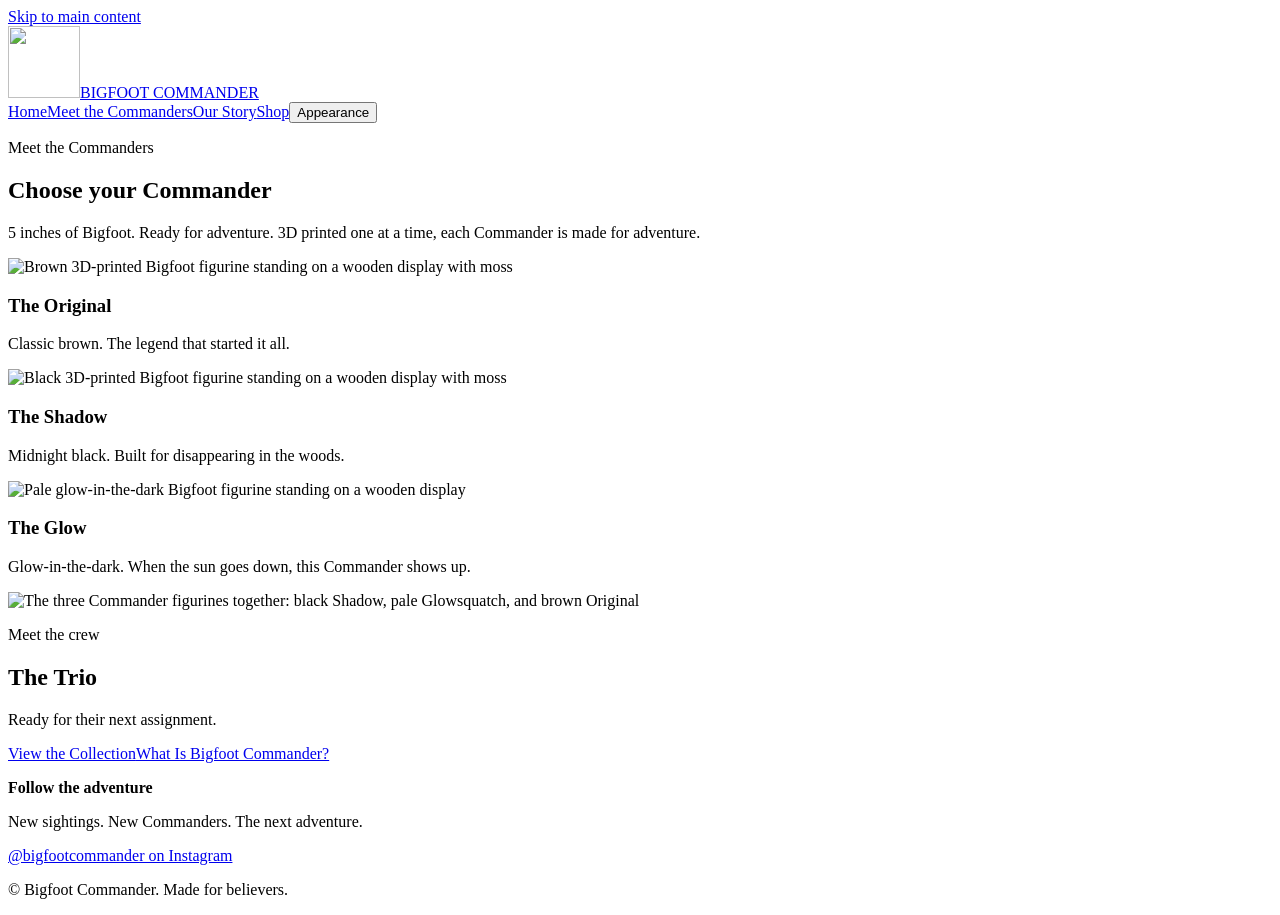
==== commanders.html @ 975d0034 "Add accessible Bigfoot Commander website: commanders.html" ====
<!doctype html><html lang="en"><head><meta charset="utf-8"><meta name="viewport" content="width=device-width,initial-scale=1"><meta name="color-scheme" content="light dark"><meta name="description" content="Bigfoot Commander: 3D printed Bigfoot collectibles, made for believers."><title>Meet the Commanders | Bigfoot Commander</title><link rel="icon" href="assets/logo.png"><link rel="stylesheet" href="styles.css"></head><body><a class="skip" href="#main">Skip to main content</a><header class="site-header"><div class="wrap header-inner"><a class="brand" href="index.html"><img src="assets/logo.png" alt="" width="72" height="72"><span>BIGFOOT COMMANDER</span></a><nav class="nav" aria-label="Main navigation"><a href="index.html">Home</a><a href="commanders.html" aria-current="page">Meet the Commanders</a><a href="story.html">Our Story</a><a href="shop.html">Shop</a><button id="theme-toggle" class="theme-btn" type="button">Appearance</button></nav></div></header><main id="main" tabindex="-1"><section class="hero wrap"><p class="eyebrow">Meet the Commanders</p><h1>Choose your Commander</h1><p class="lead">5 inches of Bigfoot. Ready for adventure. 3D printed one at a time, each Commander is made for adventure.</p></section><section class="section wrap"><div class="grid"><article class="card"><img src="assets/og.png" alt="Brown 3D-printed Bigfoot figurine standing on a wooden display with moss" loading="lazy"><div class="card-body"><h3>The Original</h3><p>Classic brown. The legend that started it all.</p></div></article><article class="card"><img src="assets/shadow.png" alt="Black 3D-printed Bigfoot figurine standing on a wooden display with moss" loading="lazy"><div class="card-body"><h3>The Shadow</h3><p>Midnight black. Built for disappearing in the woods.</p></div></article><article class="card"><img src="assets/glowsquatch.jpg" alt="Pale glow-in-the-dark Bigfoot figurine standing on a wooden display" loading="lazy"><div class="card-body"><h3>The Glow</h3><p>Glow-in-the-dark. When the sun goes down, this Commander shows up.</p></div></article></div></section><section class="section wrap feature"><img src="assets/commander-trio.jpg" alt="The three Commander figurines together: black Shadow, pale Glowsquatch, and brown Original" loading="lazy"><div><p class="eyebrow">Meet the crew</p><h2>The Trio</h2><p>Ready for their next assignment.</p><div class="actions" style="justify-content:flex-start"><a class="btn" href="shop.html">View the Collection</a><a class="btn secondary" href="story.html">What Is Bigfoot Commander?</a></div></div></section></main><footer class="site-footer"><div class="wrap"><p><strong>Follow the adventure</strong></p><p>New sightings. New Commanders. The next adventure.</p><p><a href="https://www.instagram.com/bigfootcommander/" rel="noopener noreferrer">@bigfootcommander on Instagram</a></p><p class="small">© Bigfoot Commander. Made for believers.</p></div></footer><script src="script.js" defer></script></body></html>
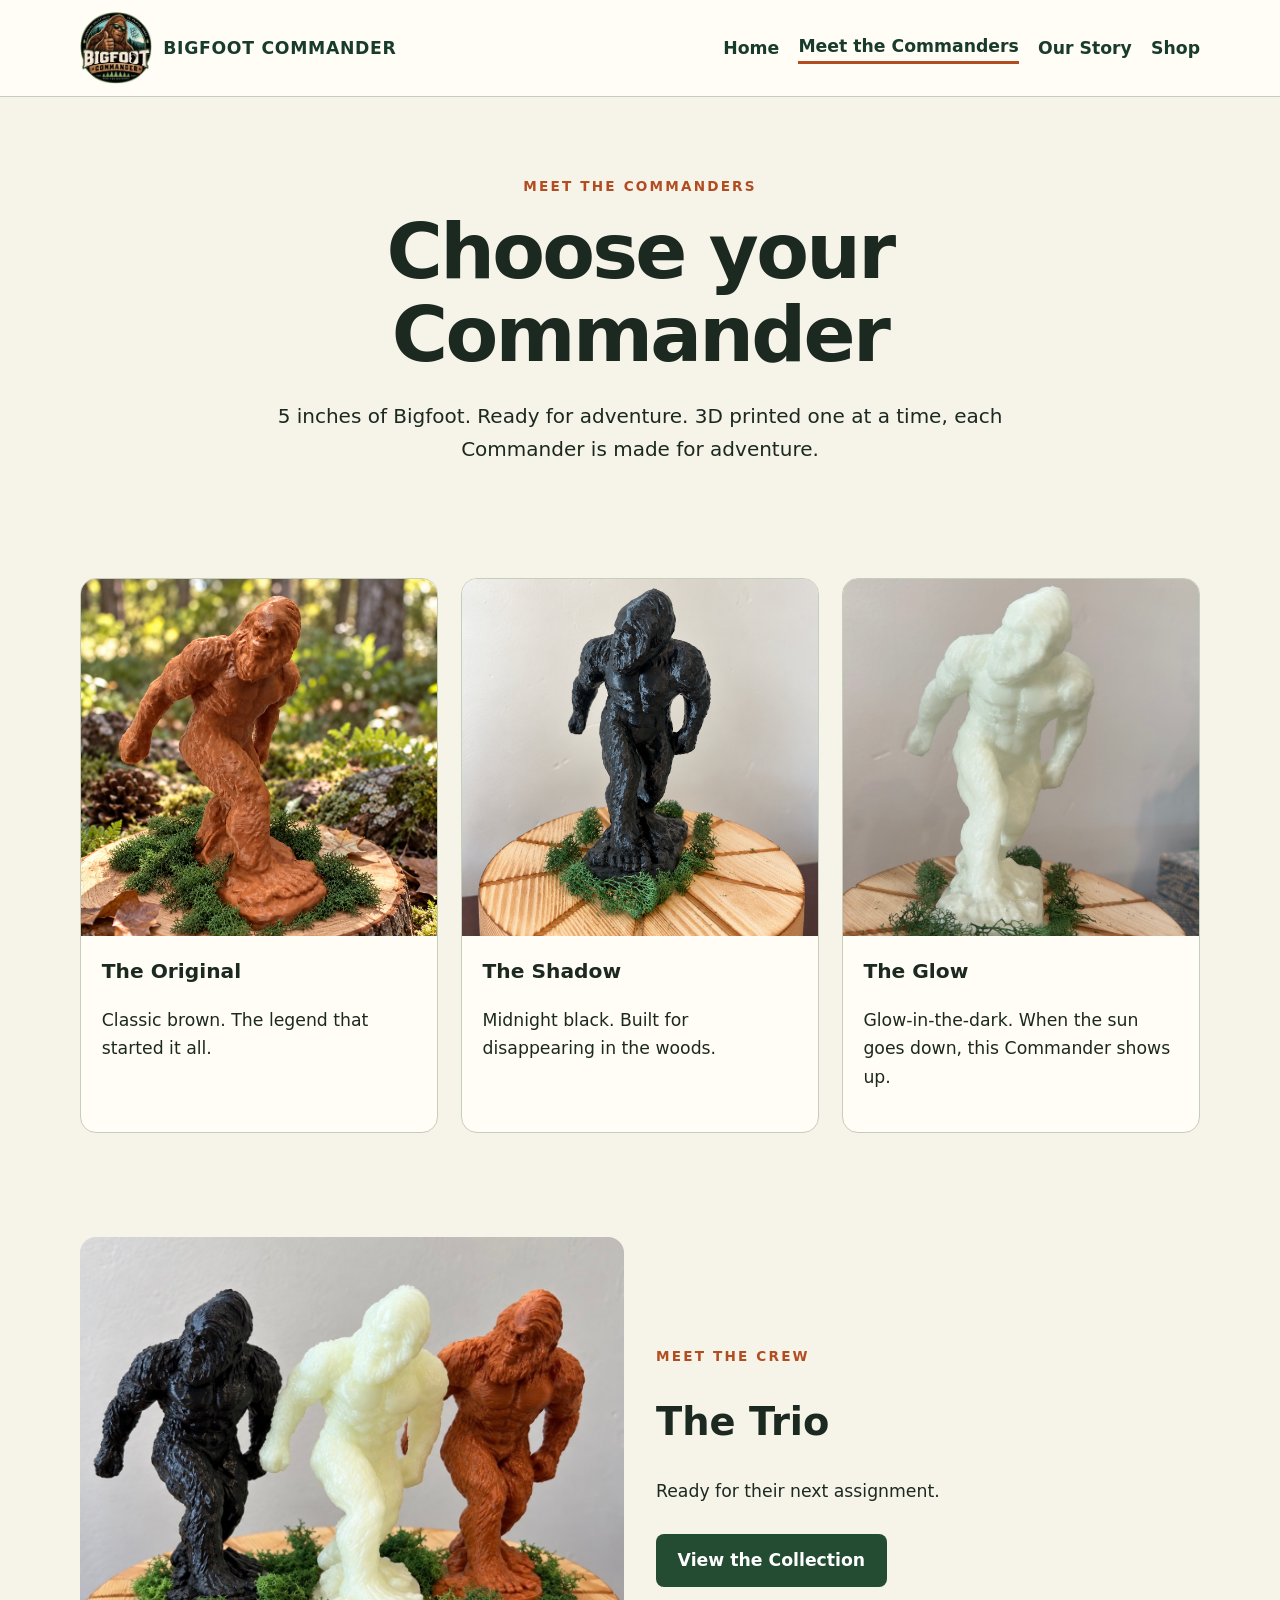
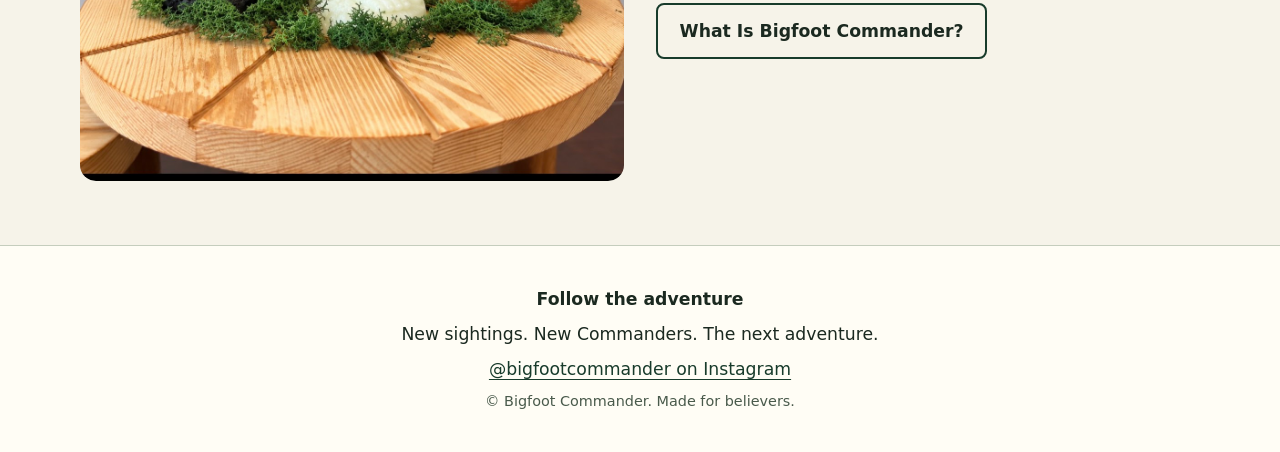
==== commit 605ab41e: "Use automatic system light/dark theme without appearance toggle" ====
--- a/commanders.html
+++ b/commanders.html
@@ -1 +1 @@
-<!doctype html><html lang="en"><head><meta charset="utf-8"><meta name="viewport" content="width=device-width,initial-scale=1"><meta name="color-scheme" content="light dark"><meta name="description" content="Bigfoot Commander: 3D printed Bigfoot collectibles, made for believers."><title>Meet the Commanders | Bigfoot Commander</title><link rel="icon" href="assets/logo.png"><link rel="stylesheet" href="styles.css"></head><body><a class="skip" href="#main">Skip to main content</a><header class="site-header"><div class="wrap header-inner"><a class="brand" href="index.html"><img src="assets/logo.png" alt="" width="72" height="72"><span>BIGFOOT COMMANDER</span></a><nav class="nav" aria-label="Main navigation"><a href="index.html">Home</a><a href="commanders.html" aria-current="page">Meet the Commanders</a><a href="story.html">Our Story</a><a href="shop.html">Shop</a><button id="theme-toggle" class="theme-btn" type="button">Appearance</button></nav></div></header><main id="main" tabindex="-1"><section class="hero wrap"><p class="eyebrow">Meet the Commanders</p><h1>Choose your Commander</h1><p class="lead">5 inches of Bigfoot. Ready for adventure. 3D printed one at a time, each Commander is made for adventure.</p></section><section class="section wrap"><div class="grid"><article class="card"><img src="assets/og.png" alt="Brown 3D-printed Bigfoot figurine standing on a wooden display with moss" loading="lazy"><div class="card-body"><h3>The Original</h3><p>Classic brown. The legend that started it all.</p></div></article><article class="card"><img src="assets/shadow.png" alt="Black 3D-printed Bigfoot figurine standing on a wooden display with moss" loading="lazy"><div class="card-body"><h3>The Shadow</h3><p>Midnight black. Built for disappearing in the woods.</p></div></article><article class="card"><img src="assets/glowsquatch.jpg" alt="Pale glow-in-the-dark Bigfoot figurine standing on a wooden display" loading="lazy"><div class="card-body"><h3>The Glow</h3><p>Glow-in-the-dark. When the sun goes down, this Commander shows up.</p></div></article></div></section><section class="section wrap feature"><img src="assets/commander-trio.jpg" alt="The three Commander figurines together: black Shadow, pale Glowsquatch, and brown Original" loading="lazy"><div><p class="eyebrow">Meet the crew</p><h2>The Trio</h2><p>Ready for their next assignment.</p><div class="actions" style="justify-content:flex-start"><a class="btn" href="shop.html">View the Collection</a><a class="btn secondary" href="story.html">What Is Bigfoot Commander?</a></div></div></section></main><footer class="site-footer"><div class="wrap"><p><strong>Follow the adventure</strong></p><p>New sightings. New Commanders. The next adventure.</p><p><a href="https://www.instagram.com/bigfootcommander/" rel="noopener noreferrer">@bigfootcommander on Instagram</a></p><p class="small">© Bigfoot Commander. Made for believers.</p></div></footer><script src="script.js" defer></script></body></html>+<!doctype html><html lang="en"><head><meta charset="utf-8"><meta name="viewport" content="width=device-width,initial-scale=1"><meta name="color-scheme" content="light dark"><meta name="description" content="Bigfoot Commander: 3D printed Bigfoot collectibles, made for believers."><title>Meet the Commanders | Bigfoot Commander</title><link rel="icon" href="assets/logo.png"><link rel="stylesheet" href="styles.css"></head><body><a class="skip" href="#main">Skip to main content</a><header class="site-header"><div class="wrap header-inner"><a class="brand" href="index.html"><img src="assets/logo.png" alt="" width="72" height="72"><span>BIGFOOT COMMANDER</span></a><nav class="nav" aria-label="Main navigation"><a href="index.html">Home</a><a href="commanders.html" aria-current="page">Meet the Commanders</a><a href="story.html">Our Story</a><a href="shop.html">Shop</a></nav></div></header><main id="main" tabindex="-1"><section class="hero wrap"><p class="eyebrow">Meet the Commanders</p><h1>Choose your Commander</h1><p class="lead">5 inches of Bigfoot. Ready for adventure. 3D printed one at a time, each Commander is made for adventure.</p></section><section class="section wrap"><div class="grid"><article class="card"><img src="assets/og.png" alt="Brown 3D-printed Bigfoot figurine standing on a wooden display with moss" loading="lazy"><div class="card-body"><h3>The Original</h3><p>Classic brown. The legend that started it all.</p></div></article><article class="card"><img src="assets/shadow.png" alt="Black 3D-printed Bigfoot figurine standing on a wooden display with moss" loading="lazy"><div class="card-body"><h3>The Shadow</h3><p>Midnight black. Built for disappearing in the woods.</p></div></article><article class="card"><img src="assets/glowsquatch.jpg" alt="Pale glow-in-the-dark Bigfoot figurine standing on a wooden display" loading="lazy"><div class="card-body"><h3>The Glow</h3><p>Glow-in-the-dark. When the sun goes down, this Commander shows up.</p></div></article></div></section><section class="section wrap feature"><img src="assets/commander-trio.jpg" alt="The three Commander figurines together: black Shadow, pale Glowsquatch, and brown Original" loading="lazy"><div><p class="eyebrow">Meet the crew</p><h2>The Trio</h2><p>Ready for their next assignment.</p><div class="actions" style="justify-content:flex-start"><a class="btn" href="shop.html">View the Collection</a><a class="btn secondary" href="story.html">What Is Bigfoot Commander?</a></div></div></section></main><footer class="site-footer"><div class="wrap"><p><strong>Follow the adventure</strong></p><p>New sightings. New Commanders. The next adventure.</p><p><a href="https://www.instagram.com/bigfootcommander/" rel="noopener noreferrer">@bigfootcommander on Instagram</a></p><p class="small">© Bigfoot Commander. Made for believers.</p></div></footer></body></html>
--- a/styles.css
+++ b/styles.css
@@ -0,0 +1,4 @@
+:root{color-scheme:light dark;--bg:#f6f3e9;--panel:#fffdf5;--ink:#1b2920;--muted:#495a4b;--forest:#183b2b;--accent:#b14d21;--line:#c5cdbd;--focus:#b14d21}
+:root[data-theme="dark"]{color-scheme:dark;--bg:#101b16;--panel:#1b2b22;--ink:#f2f0e7;--muted:#c5d2c6;--forest:#9bd0ad;--accent:#ffb36f;--line:#536859;--focus:#ffd07d}
+@media(prefers-color-scheme:dark){:root:not([data-theme="light"]){color-scheme:dark;--bg:#101b16;--panel:#1b2b22;--ink:#f2f0e7;--muted:#c5d2c6;--forest:#9bd0ad;--accent:#ffb36f;--line:#536859;--focus:#ffd07d}}
+*{box-sizing:border-box}html{scroll-behavior:smooth}body{margin:0;background:var(--bg);color:var(--ink);font:1.08rem/1.65 system-ui,-apple-system,Segoe UI,sans-serif}a{color:var(--forest);text-underline-offset:.22em}a:hover{text-decoration-thickness:3px}:focus-visible{outline:3px solid var(--focus);outline-offset:4px}.skip{position:absolute;top:-100px;left:1rem;background:var(--panel);padding:.6rem 1rem;z-index:100}.skip:focus{top:1rem}.wrap{width:min(1120px,calc(100% - 2rem));margin:auto}.site-header{border-bottom:1px solid var(--line);background:var(--panel)}.header-inner{display:flex;align-items:center;justify-content:space-between;gap:1.2rem;padding:.75rem 0;flex-wrap:wrap}.brand{display:flex;align-items:center;gap:.7rem;text-decoration:none;font-weight:900;letter-spacing:.04em}.brand img{width:72px;height:72px;object-fit:contain}.nav{display:flex;align-items:center;gap:.8rem 1.2rem;flex-wrap:wrap}.nav a{font-weight:700;text-decoration:none}.nav a[aria-current="page"]{border-bottom:3px solid var(--accent)}button{font:inherit;cursor:pointer}.theme-btn{border:1px solid var(--line);background:var(--bg);color:var(--ink);padding:.35rem .7rem;border-radius:8px}.hero{padding:4rem 0 3rem;text-align:center}.hero h1{font-size:clamp(2.4rem,6vw,5rem);line-height:1.08;letter-spacing:-.035em;margin:.4rem auto;max-width:850px}.eyebrow{text-transform:uppercase;letter-spacing:.16em;font-weight:800;color:var(--accent);font-size:.85rem}.lead{font-size:1.25rem;max-width:760px;margin:1.5rem auto}.hero-logo{width:min(350px,78vw);border-radius:50%;display:block;margin:0 auto 1.4rem}.actions{display:flex;justify-content:center;flex-wrap:wrap;gap:1rem;margin:1.8rem 0}.btn{display:inline-block;padding:.75rem 1.35rem;border-radius:8px;background:#234c32;color:#fff;font-weight:800;text-decoration:none}.btn.secondary{background:transparent;color:var(--ink);border:2px solid var(--forest)}.section{padding:2.5rem 0 4rem}.section h2{font-size:clamp(1.7rem,3vw,2.5rem);line-height:1.2}.grid{display:grid;grid-template-columns:repeat(3,minmax(0,1fr));gap:1.4rem}.card{background:var(--panel);border:1px solid var(--line);border-radius:16px;overflow:hidden}.card img{width:100%;aspect-ratio:1/1;object-fit:cover;display:block}.card-body{padding:1.1rem 1.3rem 1.5rem}.card h3{margin:.1rem 0}.price{font-size:1.6rem;font-weight:900;color:var(--accent)}.wide{grid-column:span 3;display:grid;grid-template-columns:1fr 1fr}.wide img{height:100%;aspect-ratio:auto}.story{max-width:780px;margin:auto}.story p{margin:1.1rem 0}.story h2{margin-top:2.3rem}.feature{display:grid;grid-template-columns:1fr 1fr;gap:2rem;align-items:center}.feature img{width:100%;border-radius:16px}.notice{border-left:5px solid var(--accent);padding:.8rem 1.2rem;background:var(--panel)}.site-footer{background:var(--panel);border-top:1px solid var(--line);padding:2rem 0;text-align:center}.site-footer p{margin:.4rem}.small{font-size:.9rem;color:var(--muted)}@media(max-width:740px){.grid{grid-template-columns:1fr}.wide{grid-column:auto;display:block}.feature{grid-template-columns:1fr}.header-inner{justify-content:center}.nav{justify-content:center}.hero{padding:2.5rem 0}.brand img{width:55px;height:55px}}@media(prefers-reduced-motion:reduce){html{scroll-behavior:auto}}
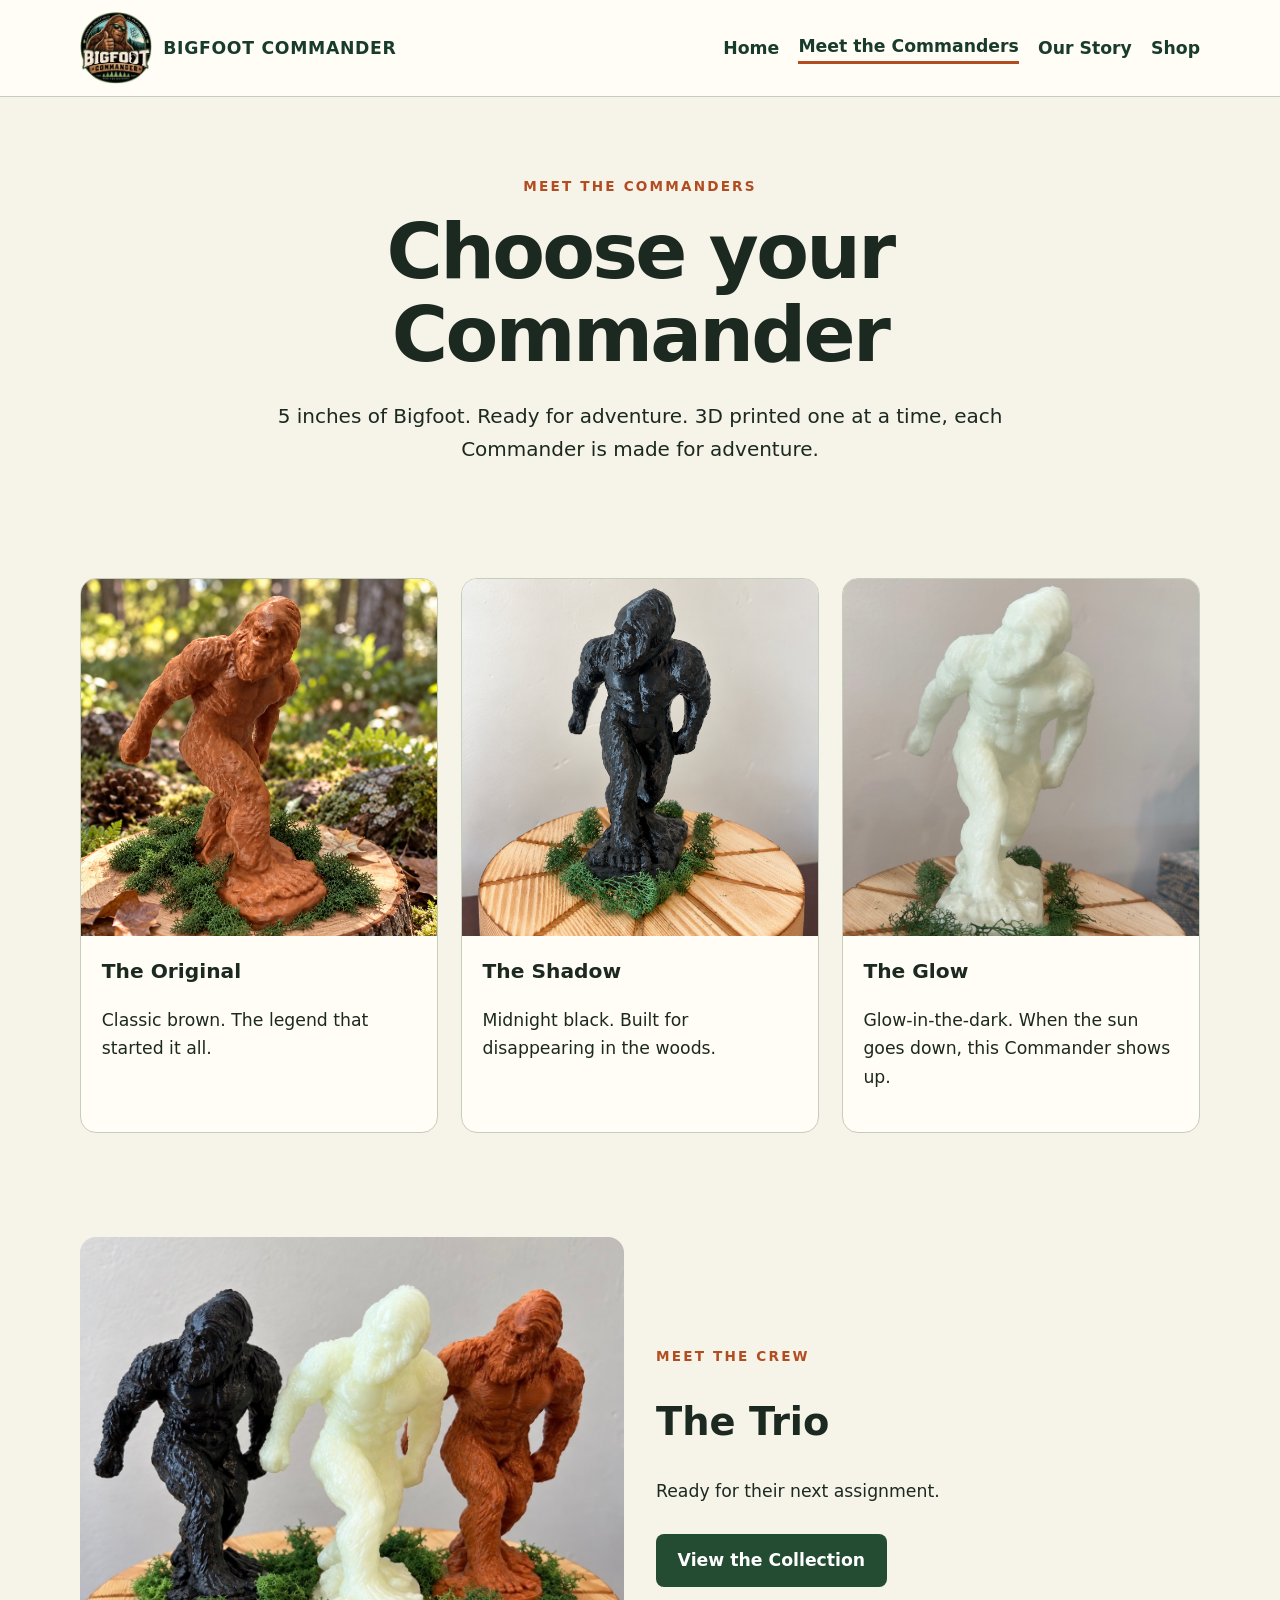
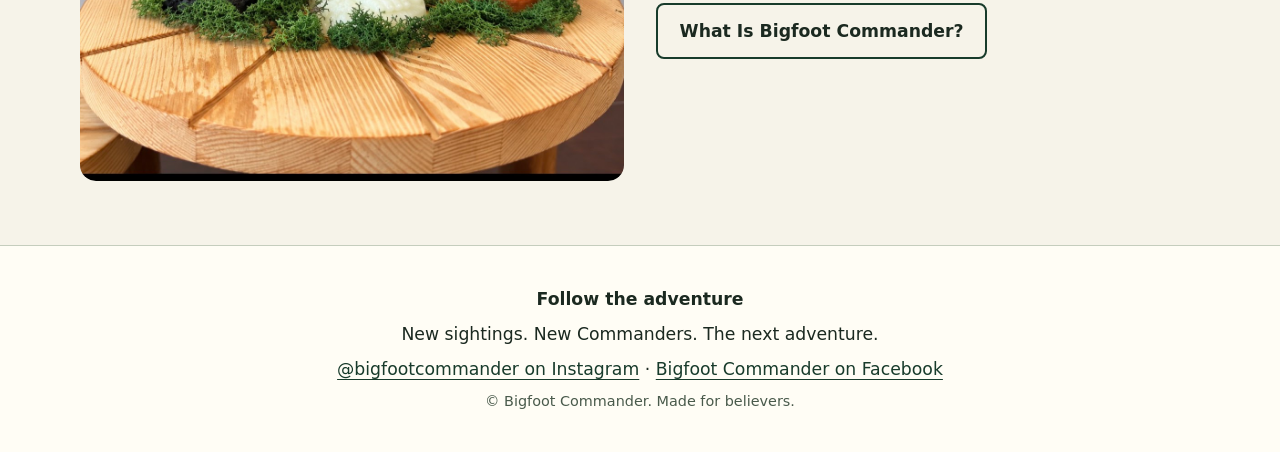
==== commit 65644895: "Add Facebook link next to Instagram" ====
--- a/commanders.html
+++ b/commanders.html
@@ -1 +1 @@
-<!doctype html><html lang="en"><head><meta charset="utf-8"><meta name="viewport" content="width=device-width,initial-scale=1"><meta name="color-scheme" content="light dark"><meta name="description" content="Bigfoot Commander: 3D printed Bigfoot collectibles, made for believers."><title>Meet the Commanders | Bigfoot Commander</title><link rel="icon" href="assets/logo.png"><link rel="stylesheet" href="styles.css"></head><body><a class="skip" href="#main">Skip to main content</a><header class="site-header"><div class="wrap header-inner"><a class="brand" href="index.html"><img src="assets/logo.png" alt="" width="72" height="72"><span>BIGFOOT COMMANDER</span></a><nav class="nav" aria-label="Main navigation"><a href="index.html">Home</a><a href="commanders.html" aria-current="page">Meet the Commanders</a><a href="story.html">Our Story</a><a href="shop.html">Shop</a></nav></div></header><main id="main" tabindex="-1"><section class="hero wrap"><p class="eyebrow">Meet the Commanders</p><h1>Choose your Commander</h1><p class="lead">5 inches of Bigfoot. Ready for adventure. 3D printed one at a time, each Commander is made for adventure.</p></section><section class="section wrap"><div class="grid"><article class="card"><img src="assets/og.png" alt="Brown 3D-printed Bigfoot figurine standing on a wooden display with moss" loading="lazy"><div class="card-body"><h3>The Original</h3><p>Classic brown. The legend that started it all.</p></div></article><article class="card"><img src="assets/shadow.png" alt="Black 3D-printed Bigfoot figurine standing on a wooden display with moss" loading="lazy"><div class="card-body"><h3>The Shadow</h3><p>Midnight black. Built for disappearing in the woods.</p></div></article><article class="card"><img src="assets/glowsquatch.jpg" alt="Pale glow-in-the-dark Bigfoot figurine standing on a wooden display" loading="lazy"><div class="card-body"><h3>The Glow</h3><p>Glow-in-the-dark. When the sun goes down, this Commander shows up.</p></div></article></div></section><section class="section wrap feature"><img src="assets/commander-trio.jpg" alt="The three Commander figurines together: black Shadow, pale Glowsquatch, and brown Original" loading="lazy"><div><p class="eyebrow">Meet the crew</p><h2>The Trio</h2><p>Ready for their next assignment.</p><div class="actions" style="justify-content:flex-start"><a class="btn" href="shop.html">View the Collection</a><a class="btn secondary" href="story.html">What Is Bigfoot Commander?</a></div></div></section></main><footer class="site-footer"><div class="wrap"><p><strong>Follow the adventure</strong></p><p>New sightings. New Commanders. The next adventure.</p><p><a href="https://www.instagram.com/bigfootcommander/" rel="noopener noreferrer">@bigfootcommander on Instagram</a></p><p class="small">© Bigfoot Commander. Made for believers.</p></div></footer></body></html>+<!doctype html><html lang="en"><head><meta charset="utf-8"><meta name="viewport" content="width=device-width,initial-scale=1"><meta name="color-scheme" content="light dark"><meta name="description" content="Bigfoot Commander: 3D printed Bigfoot collectibles, made for believers."><title>Meet the Commanders | Bigfoot Commander</title><link rel="icon" href="assets/logo.png"><link rel="stylesheet" href="styles.css"></head><body><a class="skip" href="#main">Skip to main content</a><header class="site-header"><div class="wrap header-inner"><a class="brand" href="index.html"><img src="assets/logo.png" alt="" width="72" height="72"><span>BIGFOOT COMMANDER</span></a><nav class="nav" aria-label="Main navigation"><a href="index.html">Home</a><a href="commanders.html" aria-current="page">Meet the Commanders</a><a href="story.html">Our Story</a><a href="shop.html">Shop</a></nav></div></header><main id="main" tabindex="-1"><section class="hero wrap"><p class="eyebrow">Meet the Commanders</p><h1>Choose your Commander</h1><p class="lead">5 inches of Bigfoot. Ready for adventure. 3D printed one at a time, each Commander is made for adventure.</p></section><section class="section wrap"><div class="grid"><article class="card"><img src="assets/og.png" alt="Brown 3D-printed Bigfoot figurine standing on a wooden display with moss" loading="lazy"><div class="card-body"><h3>The Original</h3><p>Classic brown. The legend that started it all.</p></div></article><article class="card"><img src="assets/shadow.png" alt="Black 3D-printed Bigfoot figurine standing on a wooden display with moss" loading="lazy"><div class="card-body"><h3>The Shadow</h3><p>Midnight black. Built for disappearing in the woods.</p></div></article><article class="card"><img src="assets/glowsquatch.jpg" alt="Pale glow-in-the-dark Bigfoot figurine standing on a wooden display" loading="lazy"><div class="card-body"><h3>The Glow</h3><p>Glow-in-the-dark. When the sun goes down, this Commander shows up.</p></div></article></div></section><section class="section wrap feature"><img src="assets/commander-trio.jpg" alt="The three Commander figurines together: black Shadow, pale Glowsquatch, and brown Original" loading="lazy"><div><p class="eyebrow">Meet the crew</p><h2>The Trio</h2><p>Ready for their next assignment.</p><div class="actions" style="justify-content:flex-start"><a class="btn" href="shop.html">View the Collection</a><a class="btn secondary" href="story.html">What Is Bigfoot Commander?</a></div></div></section></main><footer class="site-footer"><div class="wrap"><p><strong>Follow the adventure</strong></p><p>New sightings. New Commanders. The next adventure.</p><p><a href="https://www.instagram.com/bigfootcommander/" rel="noopener noreferrer">@bigfootcommander on Instagram</a> · <a href="https://www.facebook.com/profile.php?id=61593995922523" rel="noopener noreferrer">Bigfoot Commander on Facebook</a></p><p class="small">© Bigfoot Commander. Made for believers.</p></div></footer></body></html>
--- a/styles.css
+++ b/styles.css
@@ -1,4 +1,3 @@
 :root{color-scheme:light dark;--bg:#f6f3e9;--panel:#fffdf5;--ink:#1b2920;--muted:#495a4b;--forest:#183b2b;--accent:#b14d21;--line:#c5cdbd;--focus:#b14d21}
-:root[data-theme="dark"]{color-scheme:dark;--bg:#101b16;--panel:#1b2b22;--ink:#f2f0e7;--muted:#c5d2c6;--forest:#9bd0ad;--accent:#ffb36f;--line:#536859;--focus:#ffd07d}
-@media(prefers-color-scheme:dark){:root:not([data-theme="light"]){color-scheme:dark;--bg:#101b16;--panel:#1b2b22;--ink:#f2f0e7;--muted:#c5d2c6;--forest:#9bd0ad;--accent:#ffb36f;--line:#536859;--focus:#ffd07d}}
+@media(prefers-color-scheme:dark){:root{color-scheme:dark;--bg:#101b16;--panel:#1b2b22;--ink:#f2f0e7;--muted:#c5d2c6;--forest:#9bd0ad;--accent:#ffb36f;--line:#536859;--focus:#ffd07d}}
 *{box-sizing:border-box}html{scroll-behavior:smooth}body{margin:0;background:var(--bg);color:var(--ink);font:1.08rem/1.65 system-ui,-apple-system,Segoe UI,sans-serif}a{color:var(--forest);text-underline-offset:.22em}a:hover{text-decoration-thickness:3px}:focus-visible{outline:3px solid var(--focus);outline-offset:4px}.skip{position:absolute;top:-100px;left:1rem;background:var(--panel);padding:.6rem 1rem;z-index:100}.skip:focus{top:1rem}.wrap{width:min(1120px,calc(100% - 2rem));margin:auto}.site-header{border-bottom:1px solid var(--line);background:var(--panel)}.header-inner{display:flex;align-items:center;justify-content:space-between;gap:1.2rem;padding:.75rem 0;flex-wrap:wrap}.brand{display:flex;align-items:center;gap:.7rem;text-decoration:none;font-weight:900;letter-spacing:.04em}.brand img{width:72px;height:72px;object-fit:contain}.nav{display:flex;align-items:center;gap:.8rem 1.2rem;flex-wrap:wrap}.nav a{font-weight:700;text-decoration:none}.nav a[aria-current="page"]{border-bottom:3px solid var(--accent)}button{font:inherit;cursor:pointer}.theme-btn{border:1px solid var(--line);background:var(--bg);color:var(--ink);padding:.35rem .7rem;border-radius:8px}.hero{padding:4rem 0 3rem;text-align:center}.hero h1{font-size:clamp(2.4rem,6vw,5rem);line-height:1.08;letter-spacing:-.035em;margin:.4rem auto;max-width:850px}.eyebrow{text-transform:uppercase;letter-spacing:.16em;font-weight:800;color:var(--accent);font-size:.85rem}.lead{font-size:1.25rem;max-width:760px;margin:1.5rem auto}.hero-logo{width:min(350px,78vw);border-radius:50%;display:block;margin:0 auto 1.4rem}.actions{display:flex;justify-content:center;flex-wrap:wrap;gap:1rem;margin:1.8rem 0}.btn{display:inline-block;padding:.75rem 1.35rem;border-radius:8px;background:#234c32;color:#fff;font-weight:800;text-decoration:none}.btn.secondary{background:transparent;color:var(--ink);border:2px solid var(--forest)}.section{padding:2.5rem 0 4rem}.section h2{font-size:clamp(1.7rem,3vw,2.5rem);line-height:1.2}.grid{display:grid;grid-template-columns:repeat(3,minmax(0,1fr));gap:1.4rem}.card{background:var(--panel);border:1px solid var(--line);border-radius:16px;overflow:hidden}.card img{width:100%;aspect-ratio:1/1;object-fit:cover;display:block}.card-body{padding:1.1rem 1.3rem 1.5rem}.card h3{margin:.1rem 0}.price{font-size:1.6rem;font-weight:900;color:var(--accent)}.wide{grid-column:span 3;display:grid;grid-template-columns:1fr 1fr}.wide img{height:100%;aspect-ratio:auto}.story{max-width:780px;margin:auto}.story p{margin:1.1rem 0}.story h2{margin-top:2.3rem}.feature{display:grid;grid-template-columns:1fr 1fr;gap:2rem;align-items:center}.feature img{width:100%;border-radius:16px}.notice{border-left:5px solid var(--accent);padding:.8rem 1.2rem;background:var(--panel)}.site-footer{background:var(--panel);border-top:1px solid var(--line);padding:2rem 0;text-align:center}.site-footer p{margin:.4rem}.small{font-size:.9rem;color:var(--muted)}@media(max-width:740px){.grid{grid-template-columns:1fr}.wide{grid-column:auto;display:block}.feature{grid-template-columns:1fr}.header-inner{justify-content:center}.nav{justify-content:center}.hero{padding:2.5rem 0}.brand img{width:55px;height:55px}}@media(prefers-reduced-motion:reduce){html{scroll-behavior:auto}}
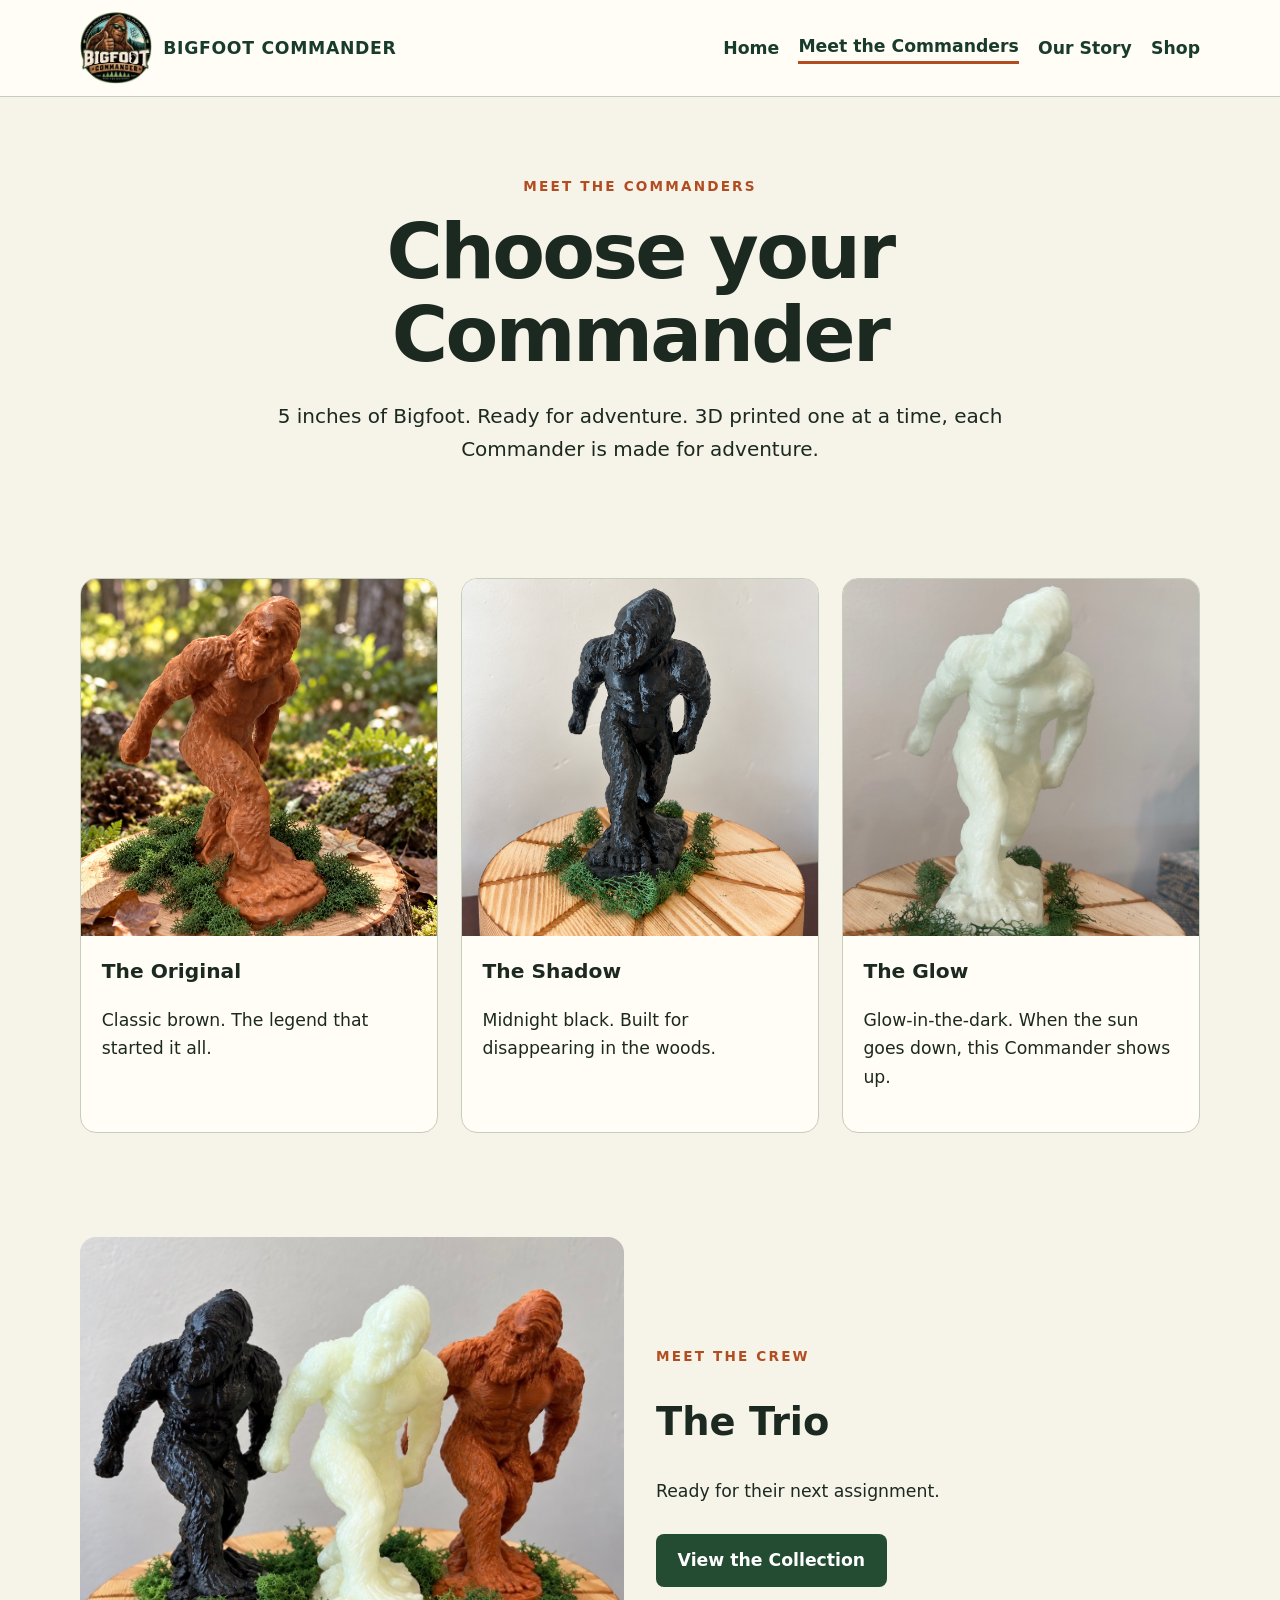
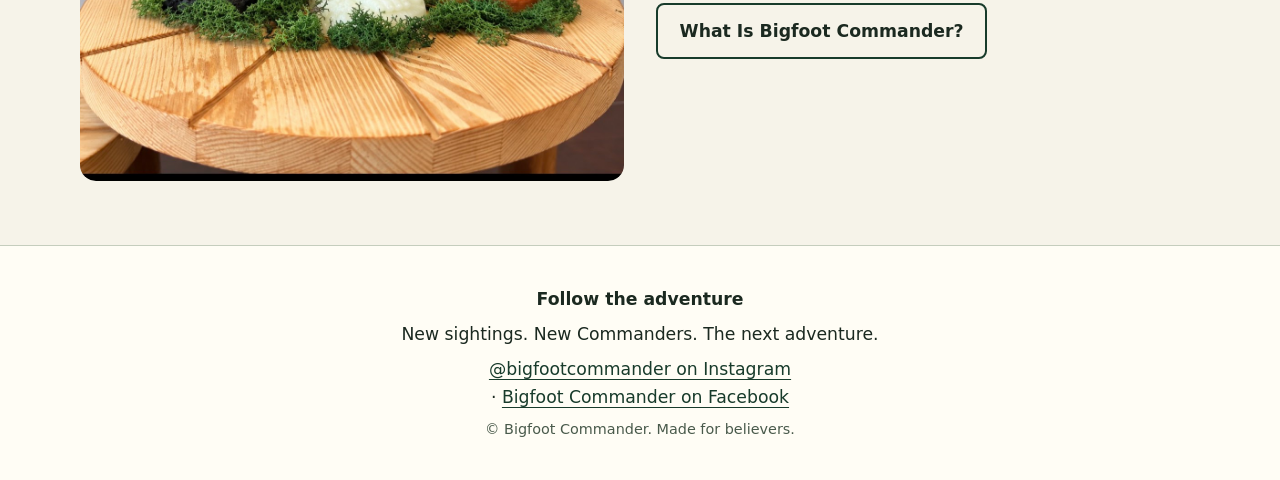
==== commit 3b3b03e4: "Add accessible nonvisual break between footer social links" ====
--- a/commanders.html
+++ b/commanders.html
@@ -1 +1 @@
-<!doctype html><html lang="en"><head><meta charset="utf-8"><meta name="viewport" content="width=device-width,initial-scale=1"><meta name="color-scheme" content="light dark"><meta name="description" content="Bigfoot Commander: 3D printed Bigfoot collectibles, made for believers."><title>Meet the Commanders | Bigfoot Commander</title><link rel="icon" href="assets/logo.png"><link rel="stylesheet" href="styles.css"></head><body><a class="skip" href="#main">Skip to main content</a><header class="site-header"><div class="wrap header-inner"><a class="brand" href="index.html"><img src="assets/logo.png" alt="" width="72" height="72"><span>BIGFOOT COMMANDER</span></a><nav class="nav" aria-label="Main navigation"><a href="index.html">Home</a><a href="commanders.html" aria-current="page">Meet the Commanders</a><a href="story.html">Our Story</a><a href="shop.html">Shop</a></nav></div></header><main id="main" tabindex="-1"><section class="hero wrap"><p class="eyebrow">Meet the Commanders</p><h1>Choose your Commander</h1><p class="lead">5 inches of Bigfoot. Ready for adventure. 3D printed one at a time, each Commander is made for adventure.</p></section><section class="section wrap"><div class="grid"><article class="card"><img src="assets/og.png" alt="Brown 3D-printed Bigfoot figurine standing on a wooden display with moss" loading="lazy"><div class="card-body"><h3>The Original</h3><p>Classic brown. The legend that started it all.</p></div></article><article class="card"><img src="assets/shadow.png" alt="Black 3D-printed Bigfoot figurine standing on a wooden display with moss" loading="lazy"><div class="card-body"><h3>The Shadow</h3><p>Midnight black. Built for disappearing in the woods.</p></div></article><article class="card"><img src="assets/glowsquatch.jpg" alt="Pale glow-in-the-dark Bigfoot figurine standing on a wooden display" loading="lazy"><div class="card-body"><h3>The Glow</h3><p>Glow-in-the-dark. When the sun goes down, this Commander shows up.</p></div></article></div></section><section class="section wrap feature"><img src="assets/commander-trio.jpg" alt="The three Commander figurines together: black Shadow, pale Glowsquatch, and brown Original" loading="lazy"><div><p class="eyebrow">Meet the crew</p><h2>The Trio</h2><p>Ready for their next assignment.</p><div class="actions" style="justify-content:flex-start"><a class="btn" href="shop.html">View the Collection</a><a class="btn secondary" href="story.html">What Is Bigfoot Commander?</a></div></div></section></main><footer class="site-footer"><div class="wrap"><p><strong>Follow the adventure</strong></p><p>New sightings. New Commanders. The next adventure.</p><p><a href="https://www.instagram.com/bigfootcommander/" rel="noopener noreferrer">@bigfootcommander on Instagram</a> · <a href="https://www.facebook.com/profile.php?id=61593995922523" rel="noopener noreferrer">Bigfoot Commander on Facebook</a></p><p class="small">© Bigfoot Commander. Made for believers.</p></div></footer></body></html>+<!doctype html><html lang="en"><head><meta charset="utf-8"><meta name="viewport" content="width=device-width,initial-scale=1"><meta name="color-scheme" content="light dark"><meta name="description" content="Bigfoot Commander: 3D printed Bigfoot collectibles, made for believers."><title>Meet the Commanders | Bigfoot Commander</title><link rel="icon" href="assets/logo.png"><link rel="stylesheet" href="styles.css"></head><body><a class="skip" href="#main">Skip to main content</a><header class="site-header"><div class="wrap header-inner"><a class="brand" href="index.html"><img src="assets/logo.png" alt="" width="72" height="72"><span>BIGFOOT COMMANDER</span></a><nav class="nav" aria-label="Main navigation"><a href="index.html">Home</a><a href="commanders.html" aria-current="page">Meet the Commanders</a><a href="story.html">Our Story</a><a href="shop.html">Shop</a></nav></div></header><main id="main" tabindex="-1"><section class="hero wrap"><p class="eyebrow">Meet the Commanders</p><h1>Choose your Commander</h1><p class="lead">5 inches of Bigfoot. Ready for adventure. 3D printed one at a time, each Commander is made for adventure.</p></section><section class="section wrap"><div class="grid"><article class="card"><img src="assets/og.png" alt="Brown 3D-printed Bigfoot figurine standing on a wooden display with moss" loading="lazy"><div class="card-body"><h3>The Original</h3><p>Classic brown. The legend that started it all.</p></div></article><article class="card"><img src="assets/shadow.png" alt="Black 3D-printed Bigfoot figurine standing on a wooden display with moss" loading="lazy"><div class="card-body"><h3>The Shadow</h3><p>Midnight black. Built for disappearing in the woods.</p></div></article><article class="card"><img src="assets/glowsquatch.jpg" alt="Pale glow-in-the-dark Bigfoot figurine standing on a wooden display" loading="lazy"><div class="card-body"><h3>The Glow</h3><p>Glow-in-the-dark. When the sun goes down, this Commander shows up.</p></div></article></div></section><section class="section wrap feature"><img src="assets/commander-trio.jpg" alt="The three Commander figurines together: black Shadow, pale Glowsquatch, and brown Original" loading="lazy"><div><p class="eyebrow">Meet the crew</p><h2>The Trio</h2><p>Ready for their next assignment.</p><div class="actions" style="justify-content:flex-start"><a class="btn" href="shop.html">View the Collection</a><a class="btn secondary" href="story.html">What Is Bigfoot Commander?</a></div></div></section></main><footer class="site-footer"><div class="wrap"><p><strong>Follow the adventure</strong></p><p>New sightings. New Commanders. The next adventure.</p><p><a href="https://www.instagram.com/bigfootcommander/" rel="noopener noreferrer">@bigfootcommander on Instagram</a><br class="a11y-break"> · <a href="https://www.facebook.com/profile.php?id=61593995922523" rel="noopener noreferrer">Bigfoot Commander on Facebook</a></p><p class="small">© Bigfoot Commander. Made for believers.</p></div></footer></body></html>
--- a/styles.css
+++ b/styles.css
@@ -1,3 +1,5 @@
 :root{color-scheme:light dark;--bg:#f6f3e9;--panel:#fffdf5;--ink:#1b2920;--muted:#495a4b;--forest:#183b2b;--accent:#b14d21;--line:#c5cdbd;--focus:#b14d21}
 @media(prefers-color-scheme:dark){:root{color-scheme:dark;--bg:#101b16;--panel:#1b2b22;--ink:#f2f0e7;--muted:#c5d2c6;--forest:#9bd0ad;--accent:#ffb36f;--line:#536859;--focus:#ffd07d}}
-*{box-sizing:border-box}html{scroll-behavior:smooth}body{margin:0;background:var(--bg);color:var(--ink);font:1.08rem/1.65 system-ui,-apple-system,Segoe UI,sans-serif}a{color:var(--forest);text-underline-offset:.22em}a:hover{text-decoration-thickness:3px}:focus-visible{outline:3px solid var(--focus);outline-offset:4px}.skip{position:absolute;top:-100px;left:1rem;background:var(--panel);padding:.6rem 1rem;z-index:100}.skip:focus{top:1rem}.wrap{width:min(1120px,calc(100% - 2rem));margin:auto}.site-header{border-bottom:1px solid var(--line);background:var(--panel)}.header-inner{display:flex;align-items:center;justify-content:space-between;gap:1.2rem;padding:.75rem 0;flex-wrap:wrap}.brand{display:flex;align-items:center;gap:.7rem;text-decoration:none;font-weight:900;letter-spacing:.04em}.brand img{width:72px;height:72px;object-fit:contain}.nav{display:flex;align-items:center;gap:.8rem 1.2rem;flex-wrap:wrap}.nav a{font-weight:700;text-decoration:none}.nav a[aria-current="page"]{border-bottom:3px solid var(--accent)}button{font:inherit;cursor:pointer}.theme-btn{border:1px solid var(--line);background:var(--bg);color:var(--ink);padding:.35rem .7rem;border-radius:8px}.hero{padding:4rem 0 3rem;text-align:center}.hero h1{font-size:clamp(2.4rem,6vw,5rem);line-height:1.08;letter-spacing:-.035em;margin:.4rem auto;max-width:850px}.eyebrow{text-transform:uppercase;letter-spacing:.16em;font-weight:800;color:var(--accent);font-size:.85rem}.lead{font-size:1.25rem;max-width:760px;margin:1.5rem auto}.hero-logo{width:min(350px,78vw);border-radius:50%;display:block;margin:0 auto 1.4rem}.actions{display:flex;justify-content:center;flex-wrap:wrap;gap:1rem;margin:1.8rem 0}.btn{display:inline-block;padding:.75rem 1.35rem;border-radius:8px;background:#234c32;color:#fff;font-weight:800;text-decoration:none}.btn.secondary{background:transparent;color:var(--ink);border:2px solid var(--forest)}.section{padding:2.5rem 0 4rem}.section h2{font-size:clamp(1.7rem,3vw,2.5rem);line-height:1.2}.grid{display:grid;grid-template-columns:repeat(3,minmax(0,1fr));gap:1.4rem}.card{background:var(--panel);border:1px solid var(--line);border-radius:16px;overflow:hidden}.card img{width:100%;aspect-ratio:1/1;object-fit:cover;display:block}.card-body{padding:1.1rem 1.3rem 1.5rem}.card h3{margin:.1rem 0}.price{font-size:1.6rem;font-weight:900;color:var(--accent)}.wide{grid-column:span 3;display:grid;grid-template-columns:1fr 1fr}.wide img{height:100%;aspect-ratio:auto}.story{max-width:780px;margin:auto}.story p{margin:1.1rem 0}.story h2{margin-top:2.3rem}.feature{display:grid;grid-template-columns:1fr 1fr;gap:2rem;align-items:center}.feature img{width:100%;border-radius:16px}.notice{border-left:5px solid var(--accent);padding:.8rem 1.2rem;background:var(--panel)}.site-footer{background:var(--panel);border-top:1px solid var(--line);padding:2rem 0;text-align:center}.site-footer p{margin:.4rem}.small{font-size:.9rem;color:var(--muted)}@media(max-width:740px){.grid{grid-template-columns:1fr}.wide{grid-column:auto;display:block}.feature{grid-template-columns:1fr}.header-inner{justify-content:center}.nav{justify-content:center}.hero{padding:2.5rem 0}.brand img{width:55px;height:55px}}@media(prefers-reduced-motion:reduce){html{scroll-behavior:auto}}+*{box-sizing:border-box}html{scroll-behavior:smooth}body{margin:0;background:var(--bg);color:var(--ink);font:1.08rem/1.65 system-ui,-apple-system,Segoe UI,sans-serif}a{color:var(--forest);text-underline-offset:.22em}a:hover{text-decoration-thickness:3px}:focus-visible{outline:3px solid var(--focus);outline-offset:4px}.skip{position:absolute;top:-100px;left:1rem;background:var(--panel);padding:.6rem 1rem;z-index:100}.skip:focus{top:1rem}.wrap{width:min(1120px,calc(100% - 2rem));margin:auto}.site-header{border-bottom:1px solid var(--line);background:var(--panel)}.header-inner{display:flex;align-items:center;justify-content:space-between;gap:1.2rem;padding:.75rem 0;flex-wrap:wrap}.brand{display:flex;align-items:center;gap:.7rem;text-decoration:none;font-weight:900;letter-spacing:.04em}.brand img{width:72px;height:72px;object-fit:contain}.nav{display:flex;align-items:center;gap:.8rem 1.2rem;flex-wrap:wrap}.nav a{font-weight:700;text-decoration:none}.nav a[aria-current="page"]{border-bottom:3px solid var(--accent)}button{font:inherit;cursor:pointer}.theme-btn{border:1px solid var(--line);background:var(--bg);color:var(--ink);padding:.35rem .7rem;border-radius:8px}.hero{padding:4rem 0 3rem;text-align:center}.hero h1{font-size:clamp(2.4rem,6vw,5rem);line-height:1.08;letter-spacing:-.035em;margin:.4rem auto;max-width:850px}.eyebrow{text-transform:uppercase;letter-spacing:.16em;font-weight:800;color:var(--accent);font-size:.85rem}.lead{font-size:1.25rem;max-width:760px;margin:1.5rem auto}.hero-logo{width:min(350px,78vw);border-radius:50%;display:block;margin:0 auto 1.4rem}.actions{display:flex;justify-content:center;flex-wrap:wrap;gap:1rem;margin:1.8rem 0}.btn{display:inline-block;padding:.75rem 1.35rem;border-radius:8px;background:#234c32;color:#fff;font-weight:800;text-decoration:none}.btn.secondary{background:transparent;color:var(--ink);border:2px solid var(--forest)}.section{padding:2.5rem 0 4rem}.section h2{font-size:clamp(1.7rem,3vw,2.5rem);line-height:1.2}.grid{display:grid;grid-template-columns:repeat(3,minmax(0,1fr));gap:1.4rem}.card{background:var(--panel);border:1px solid var(--line);border-radius:16px;overflow:hidden}.card img{width:100%;aspect-ratio:1/1;object-fit:cover;display:block}.card-body{padding:1.1rem 1.3rem 1.5rem}.card h3{margin:.1rem 0}.price{font-size:1.6rem;font-weight:900;color:var(--accent)}.wide{grid-column:span 3;display:grid;grid-template-columns:1fr 1fr}.wide img{height:100%;aspect-ratio:auto}.story{max-width:780px;margin:auto}.story p{margin:1.1rem 0}.story h2{margin-top:2.3rem}.feature{display:grid;grid-template-columns:1fr 1fr;gap:2rem;align-items:center}.feature img{width:100%;border-radius:16px}.notice{border-left:5px solid var(--accent);padding:.8rem 1.2rem;background:var(--panel)}.site-footer{background:var(--panel);border-top:1px solid var(--line);padding:2rem 0;text-align:center}.site-footer p{margin:.4rem}.small{font-size:.9rem;color:var(--muted)}@media(max-width:740px){.grid{grid-template-columns:1fr}.wide{grid-column:auto;display:block}.feature{grid-template-columns:1fr}.header-inner{justify-content:center}.nav{justify-content:center}.hero{padding:2.5rem 0}.brand img{width:55px;height:55px}}@media(prefers-reduced-motion:reduce){html{scroll-behavior:auto}}
+/* Preserve a line break for assistive technology without changing footer layout. */
+.site-footer br.a11y-break{position:absolute;width:1px;height:1px;overflow:hidden;clip-path:inset(50%);white-space:nowrap}
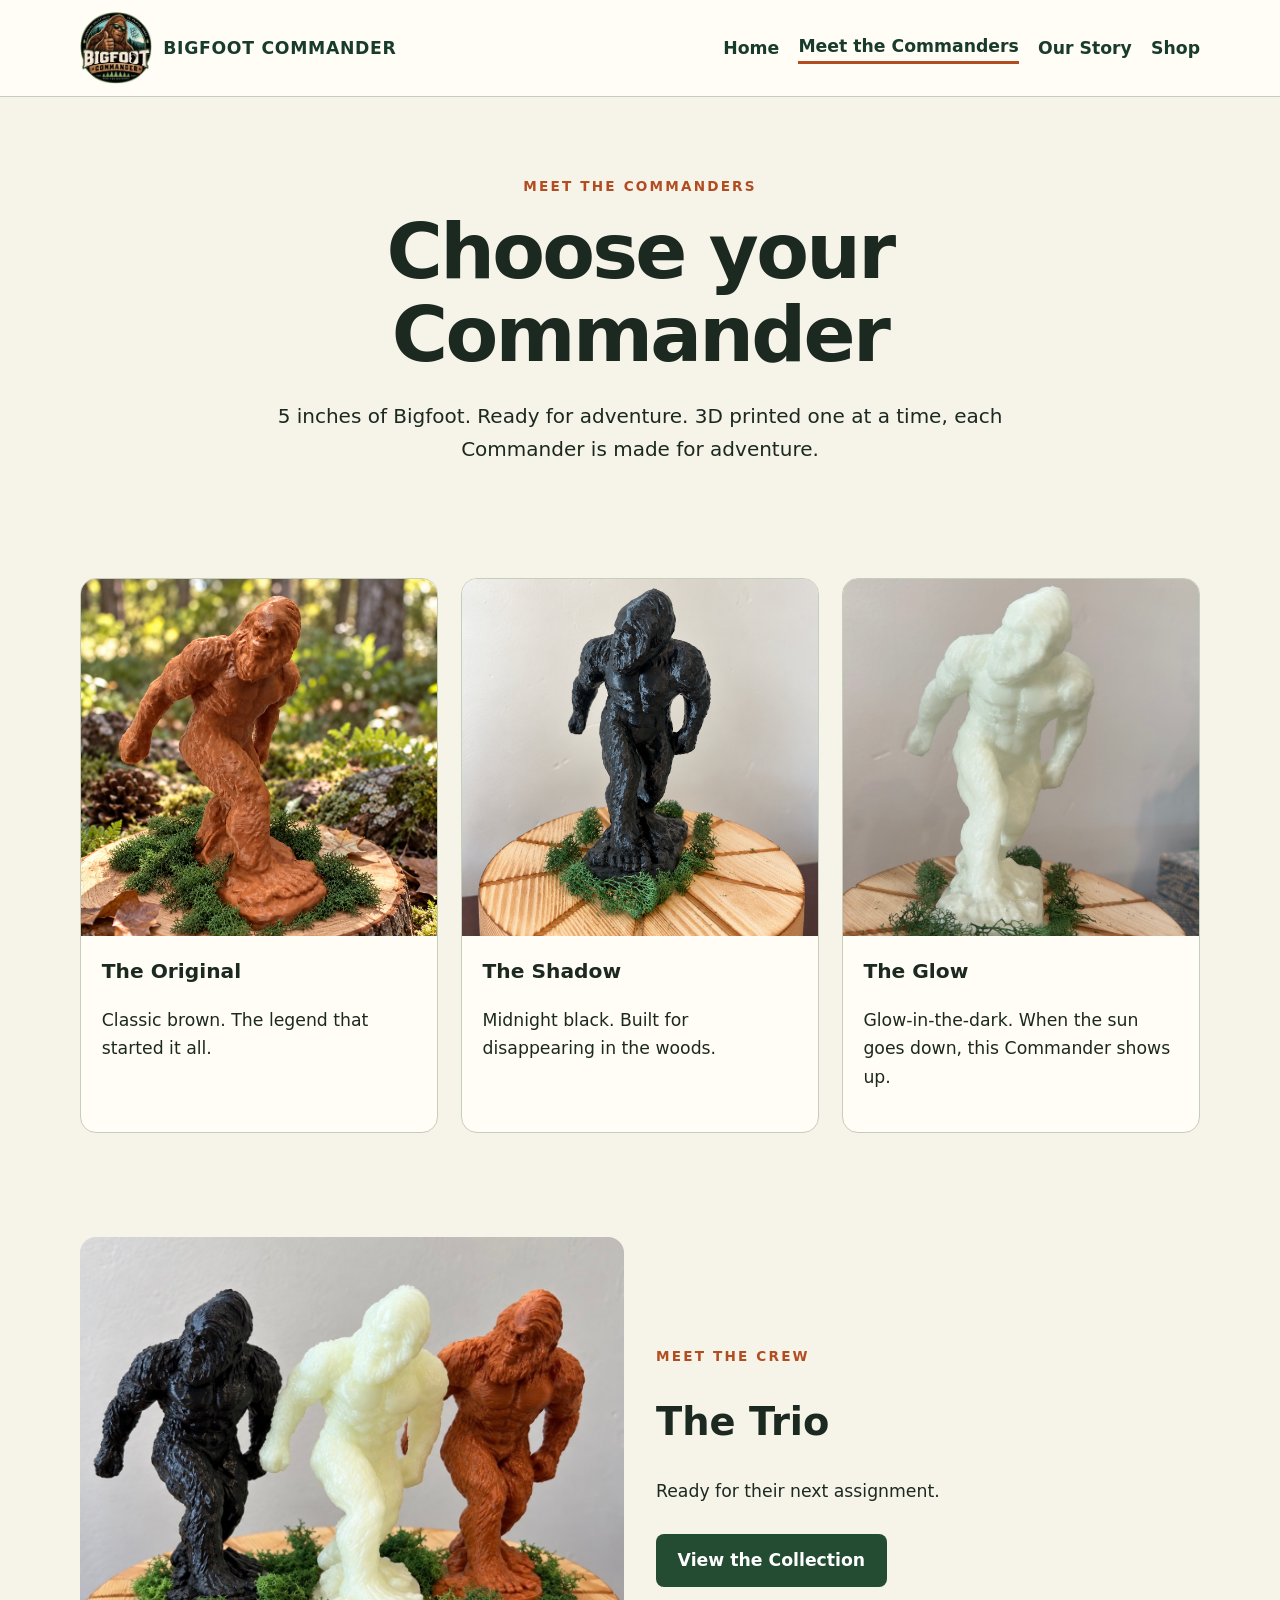
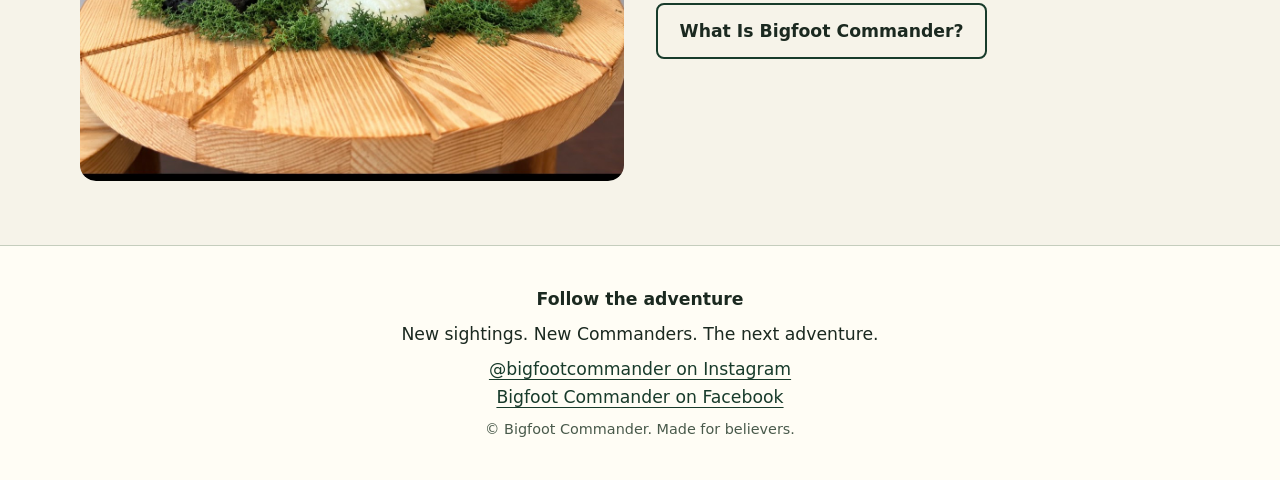
==== commit c97559ca: "Remove decorative dot between footer social links" ====
--- a/commanders.html
+++ b/commanders.html
@@ -1 +1 @@
-<!doctype html><html lang="en"><head><meta charset="utf-8"><meta name="viewport" content="width=device-width,initial-scale=1"><meta name="color-scheme" content="light dark"><meta name="description" content="Bigfoot Commander: 3D printed Bigfoot collectibles, made for believers."><title>Meet the Commanders | Bigfoot Commander</title><link rel="icon" href="assets/logo.png"><link rel="stylesheet" href="styles.css"></head><body><a class="skip" href="#main">Skip to main content</a><header class="site-header"><div class="wrap header-inner"><a class="brand" href="index.html"><img src="assets/logo.png" alt="" width="72" height="72"><span>BIGFOOT COMMANDER</span></a><nav class="nav" aria-label="Main navigation"><a href="index.html">Home</a><a href="commanders.html" aria-current="page">Meet the Commanders</a><a href="story.html">Our Story</a><a href="shop.html">Shop</a></nav></div></header><main id="main" tabindex="-1"><section class="hero wrap"><p class="eyebrow">Meet the Commanders</p><h1>Choose your Commander</h1><p class="lead">5 inches of Bigfoot. Ready for adventure. 3D printed one at a time, each Commander is made for adventure.</p></section><section class="section wrap"><div class="grid"><article class="card"><img src="assets/og.png" alt="Brown 3D-printed Bigfoot figurine standing on a wooden display with moss" loading="lazy"><div class="card-body"><h3>The Original</h3><p>Classic brown. The legend that started it all.</p></div></article><article class="card"><img src="assets/shadow.png" alt="Black 3D-printed Bigfoot figurine standing on a wooden display with moss" loading="lazy"><div class="card-body"><h3>The Shadow</h3><p>Midnight black. Built for disappearing in the woods.</p></div></article><article class="card"><img src="assets/glowsquatch.jpg" alt="Pale glow-in-the-dark Bigfoot figurine standing on a wooden display" loading="lazy"><div class="card-body"><h3>The Glow</h3><p>Glow-in-the-dark. When the sun goes down, this Commander shows up.</p></div></article></div></section><section class="section wrap feature"><img src="assets/commander-trio.jpg" alt="The three Commander figurines together: black Shadow, pale Glowsquatch, and brown Original" loading="lazy"><div><p class="eyebrow">Meet the crew</p><h2>The Trio</h2><p>Ready for their next assignment.</p><div class="actions" style="justify-content:flex-start"><a class="btn" href="shop.html">View the Collection</a><a class="btn secondary" href="story.html">What Is Bigfoot Commander?</a></div></div></section></main><footer class="site-footer"><div class="wrap"><p><strong>Follow the adventure</strong></p><p>New sightings. New Commanders. The next adventure.</p><p><a href="https://www.instagram.com/bigfootcommander/" rel="noopener noreferrer">@bigfootcommander on Instagram</a><br class="a11y-break"> · <a href="https://www.facebook.com/profile.php?id=61593995922523" rel="noopener noreferrer">Bigfoot Commander on Facebook</a></p><p class="small">© Bigfoot Commander. Made for believers.</p></div></footer></body></html>+<!doctype html><html lang="en"><head><meta charset="utf-8"><meta name="viewport" content="width=device-width,initial-scale=1"><meta name="color-scheme" content="light dark"><meta name="description" content="Bigfoot Commander: 3D printed Bigfoot collectibles, made for believers."><title>Meet the Commanders | Bigfoot Commander</title><link rel="icon" href="assets/logo.png"><link rel="stylesheet" href="styles.css"></head><body><a class="skip" href="#main">Skip to main content</a><header class="site-header"><div class="wrap header-inner"><a class="brand" href="index.html"><img src="assets/logo.png" alt="" width="72" height="72"><span>BIGFOOT COMMANDER</span></a><nav class="nav" aria-label="Main navigation"><a href="index.html">Home</a><a href="commanders.html" aria-current="page">Meet the Commanders</a><a href="story.html">Our Story</a><a href="shop.html">Shop</a></nav></div></header><main id="main" tabindex="-1"><section class="hero wrap"><p class="eyebrow">Meet the Commanders</p><h1>Choose your Commander</h1><p class="lead">5 inches of Bigfoot. Ready for adventure. 3D printed one at a time, each Commander is made for adventure.</p></section><section class="section wrap"><div class="grid"><article class="card"><img src="assets/og.png" alt="Brown 3D-printed Bigfoot figurine standing on a wooden display with moss" loading="lazy"><div class="card-body"><h3>The Original</h3><p>Classic brown. The legend that started it all.</p></div></article><article class="card"><img src="assets/shadow.png" alt="Black 3D-printed Bigfoot figurine standing on a wooden display with moss" loading="lazy"><div class="card-body"><h3>The Shadow</h3><p>Midnight black. Built for disappearing in the woods.</p></div></article><article class="card"><img src="assets/glowsquatch.jpg" alt="Pale glow-in-the-dark Bigfoot figurine standing on a wooden display" loading="lazy"><div class="card-body"><h3>The Glow</h3><p>Glow-in-the-dark. When the sun goes down, this Commander shows up.</p></div></article></div></section><section class="section wrap feature"><img src="assets/commander-trio.jpg" alt="The three Commander figurines together: black Shadow, pale Glowsquatch, and brown Original" loading="lazy"><div><p class="eyebrow">Meet the crew</p><h2>The Trio</h2><p>Ready for their next assignment.</p><div class="actions" style="justify-content:flex-start"><a class="btn" href="shop.html">View the Collection</a><a class="btn secondary" href="story.html">What Is Bigfoot Commander?</a></div></div></section></main><footer class="site-footer"><div class="wrap"><p><strong>Follow the adventure</strong></p><p>New sightings. New Commanders. The next adventure.</p><p><a href="https://www.instagram.com/bigfootcommander/" rel="noopener noreferrer">@bigfootcommander on Instagram</a><br class="a11y-break"> <a href="https://www.facebook.com/profile.php?id=61593995922523" rel="noopener noreferrer">Bigfoot Commander on Facebook</a></p><p class="small">© Bigfoot Commander. Made for believers.</p></div></footer></body></html>
